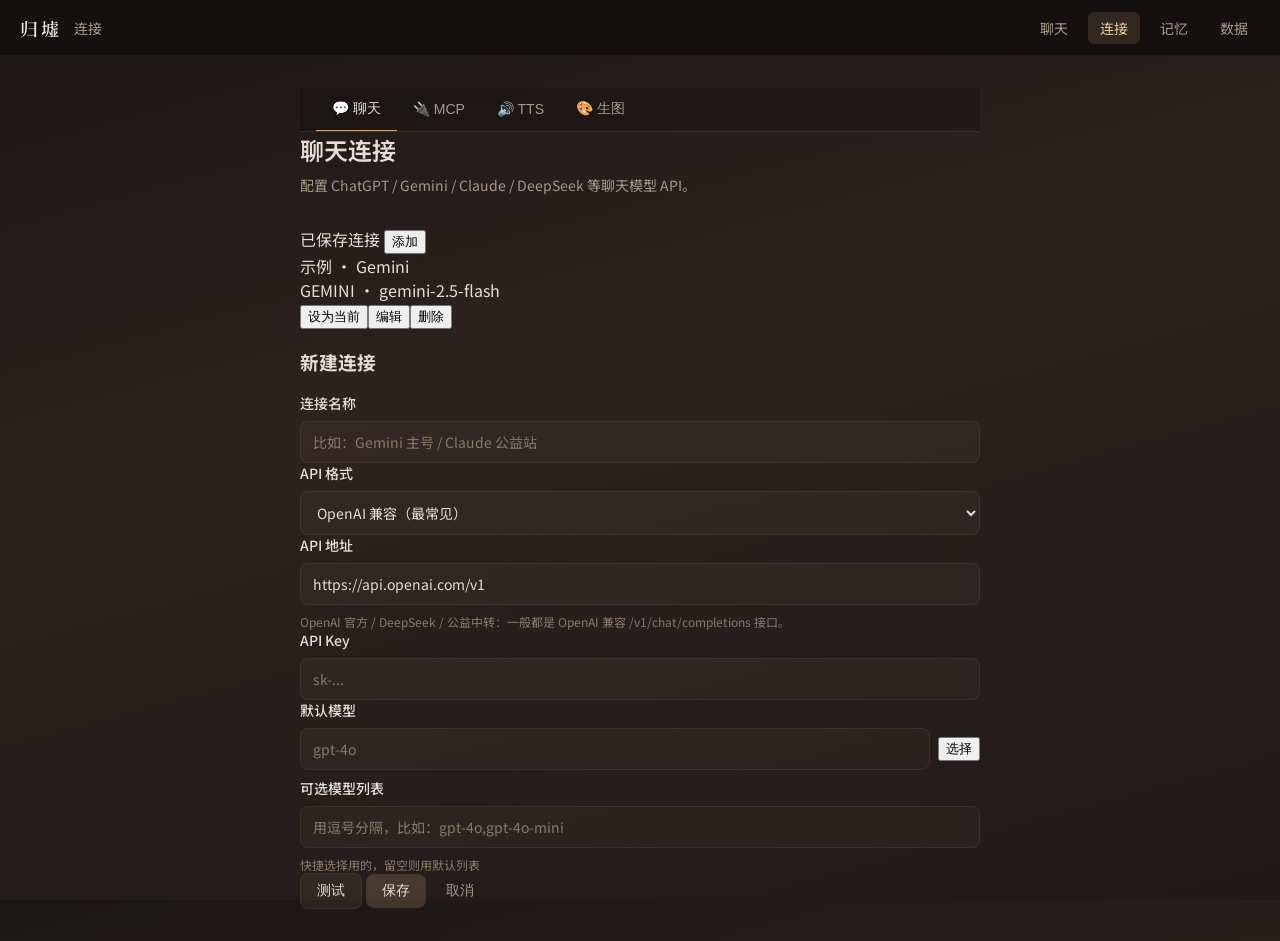
==== connections.html @ 56b90e28 "Add files via upload" ====
<!DOCTYPE html>
<html lang="zh-CN">
<head>
  <meta charset="UTF-8">
  <meta name="viewport" content="width=device-width, initial-scale=1.0">
  <title>归墟 · 连接</title>
  <link rel="preconnect" href="https://fonts.googleapis.com">
  <link rel="preconnect" href="https://fonts.gstatic.com" crossorigin>
  <link href="https://fonts.googleapis.com/css2?family=Noto+Sans+SC:wght@300;400;500;600&family=Noto+Serif+SC:wght@400;600&display=swap" rel="stylesheet">
  <link rel="stylesheet" href="styles.css">
  <meta name="theme-color" content="#09090b">
</head>
<body>
  <header class="top-nav">
    <div class="top-nav-left">
      <span class="app-logo">归墟</span>
      <span class="top-nav-page">连接</span>
    </div>
    <nav class="top-nav-links">
      <a href="index.html">聊天</a>
      <a href="connections.html" class="active">连接</a>
      <a href="memory.html">记忆</a>
      <a href="data.html">数据</a>
    </nav>
  </header>

  <div class="settings-page">
    <!-- Tabs 导航 -->
    <div class="conn-tabs">
      <button class="conn-tab active" data-tab="api">💬 聊天</button>
      <button class="conn-tab" data-tab="mcp">🔌 MCP</button>
      <button class="conn-tab" data-tab="tts">🔊 TTS</button>
      <button class="conn-tab" data-tab="imagegen">🎨 生图</button>
    </div>

    <!-- ========== Tab: 聊天连接 ========== -->
    <div id="tab-api" class="tab-panel active">
      <header class="settings-header">
        <h1>聊天连接</h1>
        <p>配置 ChatGPT / Gemini / Claude / DeepSeek 等聊天模型 API。</p>
      </header>

      <section class="settings-body">
        <div class="connections-layout">
          <div class="connections-list-block">
            <div class="side-section-header">
              <span>已保存连接</span>
              <button id="addConnectionButton" class="small-button">添加</button>
            </div>
            <div id="connectionList" class="list-container empty-hint">
              <div class="empty-text">还没有连接，先添加一个吧。</div>
            </div>
          </div>

          <div class="connections-editor-block">
            <div id="connectionEditor" class="editor-panel hidden">
              <h3 id="connectionEditorTitle">新建连接</h3>
              <label class="field">
                <span>连接名称</span>
                <input id="connNameInput" type="text" placeholder="比如：Gemini 主号 / Claude 公益站">
              </label>
              <label class="field">
                <span>API 格式</span>
                <select id="connProviderInput">
                  <option value="openai">OpenAI 兼容（最常见）</option>
                  <option value="gemini">Google Gemini</option>
                  <option value="anthropic">Anthropic Claude</option>
                  <option value="deepseek">DeepSeek（官方）</option>
                </select>
              </label>
              <label class="field">
                <span>API 地址</span>
                <input id="connBaseUrlInput" type="text" placeholder="https://api.openai.com/v1">
                <p class="field-hint" id="connBaseUrlHint"></p>
              </label>
              <label class="field">
                <span>API Key</span>
                <input id="connApiKeyInput" type="password" placeholder="sk-...">
              </label>
              <label class="field">
                <span>默认模型</span>
                <div style="display: flex; gap: 8px; align-items: center;">
                  <input id="connDefaultModelInput" type="text" placeholder="gpt-4o" style="flex:1;">
                  <button type="button" id="openModelPickerButton" class="small-button">选择</button>
                </div>
                <p class="field-hint" id="connModelHint"></p>
              </label>
              <label class="field">
                <span>可选模型列表</span>
                <input id="connModelListInput" type="text" placeholder="用逗号分隔，比如：gpt-4o,gpt-4o-mini">
                <p class="field-hint">快捷选择用的，留空则用默认列表</p>
              </label>
              <div class="editor-actions">
                <button id="testConnectionButton" class="secondary-button">测试</button>
                <button id="saveConnectionButton" class="primary-button">保存</button>
                <button id="cancelConnectionEditButton" class="ghost-button">取消</button>
              </div>
              <div id="connectionTestResult" class="test-result hidden"></div>
            </div>
          </div>
        </div>
      </section>
    </div>

    <!-- ========== Tab: MCP 服务器 ========== -->
    <div id="tab-mcp" class="tab-panel">
      <header class="settings-header">
        <h1>MCP 服务器</h1>
        <p>连接 MCP (Model Context Protocol) 服务器，扩展 AI 能力。</p>
      </header>

      <section class="settings-body">
        <div class="side-section-header" style="margin-bottom: 1rem;">
          <span>已配置服务器</span>
          <button id="addMcpButton" class="small-button">添加</button>
        </div>
        <div id="mcpServerList" class="list-container">
          <div class="empty-text">还没有 MCP 服务器。</div>
        </div>

        <div id="mcpEditor" class="editor-panel hidden" style="margin-top: 1rem;">
          <h3 id="mcpEditorTitle">添加 MCP 服务器</h3>
          <label class="field">
            <span>名称</span>
            <input id="mcpNameInput" type="text" placeholder="比如：记忆服务器">
          </label>
          <label class="field">
            <span>SSE 地址</span>
            <input id="mcpUrlInput" type="text" placeholder="https://your-server.com/sse">
            <p class="field-hint">MCP 服务器的 SSE 端点地址</p>
          </label>
          <label class="field">
            <span>Token（可选）</span>
            <input id="mcpTokenInput" type="password" placeholder="访问令牌">
          </label>
          <div class="editor-actions">
            <button id="testMcpButton" class="secondary-button">测试</button>
            <button id="saveMcpButton" class="primary-button">保存</button>
            <button id="cancelMcpButton" class="secondary-button">取消</button>
            <button id="deleteMcpButton" class="danger-button hidden">删除</button>
          </div>
        </div>
      </section>
    </div>

    <!-- ========== Tab: TTS 语音 ========== -->
    <div id="tab-tts" class="tab-panel">
      <header class="settings-header">
        <h1>TTS 语音合成</h1>
        <p>配置后，AI 回复旁边会出现播放按钮，让 AI 用语音说话。</p>
      </header>

      <section class="settings-body">
        <label class="field">
          <span>API 类型</span>
          <select id="ttsTypeSelect">
            <option value="">-- 选择类型 --</option>
            <option value="openai">OpenAI TTS</option>
            <option value="edge">Edge TTS（免费）</option>
            <option value="fish">Fish Audio</option>
          </select>
        </label>

        <div id="ttsConfigFields" class="hidden">
          <label class="field">
            <span>API 地址</span>
            <input id="ttsUrlInput" type="text" placeholder="https://api.openai.com/v1">
            <p class="field-hint" id="ttsUrlHint"></p>
          </label>
          <label class="field">
            <span>API Key</span>
            <input id="ttsKeyInput" type="password" placeholder="sk-...">
          </label>
          <label class="field">
            <span>模型</span>
            <input id="ttsModelInput" type="text" placeholder="tts-1">
            <p class="field-hint" id="ttsModelHint"></p>
          </label>
          <label class="field">
            <span>声音</span>
            <select id="ttsVoiceSelect">
              <option value="">-- 快捷选择 --</option>
            </select>
            <input id="ttsVoiceInput" type="text" placeholder="alloy" style="margin-top: 8px;">
            <p class="field-hint" id="ttsVoiceHint"></p>
          </label>
        </div>

        <div class="editor-actions" style="margin-top: 1rem;">
          <button id="saveTtsButton" class="primary-button">保存配置</button>
          <button id="testTtsButton" class="secondary-button">测试</button>
          <button id="clearTtsButton" class="danger-button">清除</button>
        </div>
      </section>
    </div>

    <!-- ========== Tab: 生图模型 ========== -->
    <div id="tab-imagegen" class="tab-panel">
      <header class="settings-header">
        <h1>生图模型</h1>
        <p>配置生图 API 后，AI 可以调用这些服务生成图片。</p>
      </header>

      <section class="settings-body">
        <div class="side-section-header" style="margin-bottom: 1rem;">
          <span>已配置模型</span>
          <button id="addImageGenButton" class="small-button">添加</button>
        </div>
        <div id="imageGenList" class="list-container">
          <div class="empty-text">还没有生图模型，点击上方"添加"按钮。</div>
        </div>

        <div id="imageGenEditor" class="editor-panel hidden" style="margin-top: 1rem;">
          <h3 id="imageGenEditorTitle">添加生图模型</h3>
          <label class="field">
            <span>名称</span>
            <input id="imageGenNameInput" type="text" placeholder="比如：Flux Pro、Gemini Imagen">
          </label>
          <label class="field">
            <span>API 类型</span>
            <select id="imageGenTypeSelect">
              <option value="openai">OpenAI 兼容（GPT、Flux、硅基流动等）</option>
              <option value="gemini-imagen">Gemini Imagen</option>
              <option value="gemini-native">Gemini 原生生图</option>
              <option value="bfl">BFL / Flux（flux-pro-1.1 等）</option>
            </select>
          </label>
          <label class="field">
            <span>API 地址</span>
            <input id="imageGenUrlInput" type="text" placeholder="https://api.openai.com/v1">
            <p class="field-hint" id="imageGenUrlHint"></p>
          </label>
          <label class="field">
            <span>API Key</span>
            <input id="imageGenKeyInput" type="password" placeholder="sk-...">
          </label>
          <label class="field">
            <span>模型</span>
            <select id="imageGenModelSelect" style="margin-bottom:8px;">
              <option value="">-- 快捷选择模型 --</option>
              <optgroup label="OpenAI 兼容">
                <option value="gpt-image-1">GPT Image 1</option>
                <option value="dall-e-3">DALL-E 3</option>
                <option value="flux-pro-1.1-ultra">Flux Pro 1.1 Ultra</option>
                <option value="flux-pro-1.1">Flux Pro 1.1</option>
              </optgroup>
              <optgroup label="Gemini 原生（Nano Banana）">
                <option value="gemini-3.1-flash-image-preview">Nano Banana 2 (3.1 Flash)</option>
                <option value="gemini-3-pro-image-preview">Nano Banana Pro (3 Pro)</option>
                <option value="gemini-2.5-flash-image">Nano Banana (2.5 Flash)</option>
              </optgroup>
              <optgroup label="BFL Flux">
                <option value="flux-pro-1.1">Flux Pro 1.1</option>
                <option value="flux-pro-1.1-ultra">Flux Pro 1.1 Ultra</option>
                <option value="flux-dev">Flux Dev</option>
              </optgroup>
            </select>
            <input id="imageGenModelInput" type="text" placeholder="模型名称">
            <p class="field-hint" id="imageGenModelHint"></p>
          </label>
          <label class="field">
            <span>尺寸（可选）</span>
            <input id="imageGenSizeInput" type="text" placeholder="1024x1024">
            <p class="field-hint">格式：宽x高，留空使用默认</p>
          </label>
          <div class="editor-actions">
            <button id="saveImageGenButton" class="primary-button">保存</button>
            <button id="testImageGenButton" class="secondary-button">测试</button>
            <button id="cancelImageGenButton" class="secondary-button">取消</button>
            <button id="deleteImageGenButton" class="danger-button hidden">删除</button>
          </div>
          <div id="imageGenTestResult" class="test-result hidden"></div>
        </div>
      </section>
    </div>
  </div>

  <!-- 模型选择弹窗 -->
  <div id="modelPickerOverlay" class="modal-overlay hidden">
    <div class="modal-box" style="max-width: 480px;">
      <div class="modal-header">
        <h3>选择模型</h3>
        <button type="button" id="closeModelPickerButton" class="ghost-button small">✕</button>
      </div>
      <div class="modal-body" style="max-height: 60vh; overflow-y: auto;">
        <div class="field">
          <span>常用模型</span>
          <div class="model-picker-list">
            <button type="button" class="model-chip" data-model="gpt-5.4">gpt-5.4</button>
            <button type="button" class="model-chip" data-model="gpt-5.4-mini">gpt-5.4-mini</button>
            <button type="button" class="model-chip" data-model="gpt-4.1">gpt-4.1</button>
            <button type="button" class="model-chip" data-model="gpt-4.1-mini">gpt-4.1-mini</button>
            <button type="button" class="model-chip" data-model="claude-opus-4-7">claude-opus-4-7</button>
            <button type="button" class="model-chip" data-model="claude-opus-4-6">claude-opus-4-6</button>
            <button type="button" class="model-chip" data-model="claude-sonnet-4-6">claude-sonnet-4-6</button>
            <button type="button" class="model-chip" data-model="claude-haiku-4-5-20251001">claude-haiku-4-5</button>
            <button type="button" class="model-chip" data-model="gemini-3.1-pro-preview">gemini-3.1-pro</button>
            <button type="button" class="model-chip" data-model="gemini-3-flash-preview">gemini-3-flash</button>
            <button type="button" class="model-chip" data-model="gemini-2.5-flash">gemini-2.5-flash</button>
            <button type="button" class="model-chip" data-model="deepseek-chat">deepseek-chat</button>
            <button type="button" class="model-chip" data-model="deepseek-reasoner">deepseek-reasoner</button>
          </div>
        </div>
        <div class="field">
          <span>你填写的可选模型</span>
          <div id="modelPickerCustomList" class="model-picker-list">
            <div class="empty-text small">（你还没填"可选模型列表"）</div>
          </div>
        </div>
        <small class="field-hint">如果列表里没有你要的，就关闭弹窗，在"默认模型"输入框里手动写。</small>
      </div>
      <div class="modal-footer">
        <button type="button" id="modelPickerCancelButton" class="ghost-button">取消</button>
        <button type="button" id="modelPickerConfirmButton" class="primary-button">确定</button>
      </div>
    </div>
  </div>

  <script src="state.js"></script>
  <script src="connections.js"></script>
  <script src="mcp.js"></script>
  <script src="tts.js"></script>
  <script src="imagegen.js"></script>
  <script>
    // Tabs 切换逻辑
    document.querySelectorAll('.conn-tab').forEach(tab => {
      tab.addEventListener('click', () => {
        document.querySelectorAll('.conn-tab').forEach(t => t.classList.remove('active'));
        document.querySelectorAll('.tab-panel').forEach(p => p.classList.remove('active'));
        tab.classList.add('active');
        document.getElementById('tab-' + tab.dataset.tab).classList.add('active');
        localStorage.setItem('connActiveTab', tab.dataset.tab);
      });
    });
    // 恢复上次选中的tab
    const savedTab = localStorage.getItem('connActiveTab');
    if (savedTab) {
      const tab = document.querySelector(`.conn-tab[data-tab="${savedTab}"]`);
      if (tab) tab.click();
    }
  </script>
</body>
</html>
---- styles.css ----
@import url("https://fonts.googleapis.com/css2?family=Noto+Sans+SC:wght@300;400;500;600&family=Noto+Serif+SC:wght@400;600&display=swap");
* {
  box-sizing: border-box;
}

html, body {
  margin: 0;
  padding: 0;
  height: 100%;
  width: 100%;
  font-family: "Noto Sans SC", system-ui, -apple-system, BlinkMacSystemFont, sans-serif;
  background: linear-gradient(165deg, #1a1614 0%, #2d2220 40%, #1f1a18 100%);
  color: #e8ddd4;
}

/* ========== 新布局：侧边栏 + 主区域 ========== */
body.app-layout {
  display: flex;
  overflow: hidden;
}

/* 侧边栏 */
.sidebar {
  width: 280px;
  min-width: 280px;
  height: 100vh;
  background: #141010;
  border-right: 1px solid rgba(180,140,100,0.1);
  display: flex;
  flex-direction: column;
  transition: transform 0.25s ease, opacity 0.25s ease;
}

.sidebar.collapsed {
  transform: translateX(-100%);
  position: absolute;
  opacity: 0;
  pointer-events: none;
}

.sidebar-header {
  padding: 16px;
  display: flex;
  align-items: center;
  justify-content: space-between;
  border-bottom: 1px solid rgba(180,140,100,0.08);
  background: rgba(12,9,7,0.5);
}

.app-logo {
  font-family: "Noto Serif SC", Georgia, serif;
  letter-spacing: 3px;
  font-size: 18px;
  font-weight: 600;
  color: #f0e6da;
}

.icon-btn {
  width: 32px;
  height: 32px;
  border: none;
  background: transparent;
  color: #a89888;
  font-size: 16px;
  cursor: pointer;
  border-radius: 6px;
  display: flex;
  align-items: center;
  justify-content: center;
  transition: all 0.15s;
}

.icon-btn:hover {
  background: rgba(180,140,100,0.1);
  color: #f0e6da;
}

.new-chat-btn {
  margin: 12px 16px;
  padding: 10px 16px;
  background: rgba(212, 165, 116, 0.15);
  border: 1px solid rgba(212, 165, 116, 0.25);
  color: #d4a574;
  border: none;
  border-radius: 8px;
  font-size: 14px;
  font-weight: 500;
  cursor: pointer;
  transition: all 0.2s;
}

.new-chat-btn:hover {
  transform: translateY(-1px);
  box-shadow: 0 4px 12px rgba(212, 165, 116, 0.4);
}

.sidebar-search {
  padding: 0 12px 12px;
}

.sidebar-search input {
  width: 100%;
  padding: 8px 12px;
  background: rgba(180,140,100,0.06);
  border: 1px solid rgba(180,140,100,0.1);
  border-radius: 6px;
  color: #e8ddd4;
  font-size: 13px;
}

.sidebar-search input::placeholder {
  color: #8a7968;
}

.sidebar-search input:focus {
  outline: none;
  border-color: #d4a574;
}

/* 聊天列表 */
.chat-list {
  flex: 1;
  overflow-y: auto;
  padding: 4px 8px;
}

.chat-item {
  display: flex;
  align-items: center;
  padding: 10px 12px;
  border-radius: 8px;
  cursor: pointer;
  transition: background 0.15s;
  margin-bottom: 2px;
  position: relative;
}

.chat-item:hover {
  background: rgba(180,140,100,0.08);
}

.chat-item.active {
  background: rgba(212, 165, 116, 0.15);
}

.chat-item-content {
  flex: 1;
  min-width: 0;
}

.chat-item-title {
  font-size: 14px;
  color: #e8ddd4;
  white-space: nowrap;
  overflow: hidden;
  text-overflow: ellipsis;
}

.chat-item-meta {
  font-size: 11px;
  color: #8a7968;
  margin-top: 2px;
}

.chat-item-actions {
  display: none;
  gap: 4px;
}

.chat-item:hover .chat-item-actions {
  display: flex;
}

.chat-item-btn {
  width: 24px;
  height: 24px;
  border: none;
  background: transparent;
  color: #a89888;
  font-size: 12px;
  cursor: pointer;
  border-radius: 4px;
  display: flex;
  align-items: center;
  justify-content: center;
}

.chat-item-btn:hover {
  background: rgba(180,140,100,0.12);
  color: #f0e6da;
}

.chat-item-btn.delete:hover {
  background: rgba(239, 68, 68, 0.2);
  color: #ef4444;
}

/* 侧边栏底部导航 */
.sidebar-footer {
  padding: 12px;
  border-top: 1px solid rgba(180,140,100,0.08);
  background: rgba(12,9,7,0.3);
  display: flex;
  justify-content: space-around;
}

.sidebar-nav-item {
  display: flex;
  flex-direction: column;
  align-items: center;
  gap: 4px;
  padding: 8px 12px;
  border-radius: 8px;
  text-decoration: none;
  color: #a89888;
  font-size: 12px;
  transition: all 0.15s;
}

.sidebar-nav-item:hover {
  background: rgba(180,140,100,0.08);
  color: #f0e6da;
}

.sidebar-nav-item .nav-icon {
  color: #d4a574;
  font-size: 18px;
}

/* 主区域 */
.main-area {
  flex: 1;
  display: flex;
  flex-direction: column;
  height: 100vh;
  min-width: 0;
  background: linear-gradient(165deg, #1a1614 0%, #2d2220 40%, #1f1a18 100%);
}

/* 聊天头部 */
.chat-header {
  height: 56px;
  padding: 0 16px;
  display: flex;
  align-items: center;
  gap: 12px;
  border-bottom: 1px solid rgba(180,140,100,0.08);
  background: rgba(20, 16, 13, 0.85);
  backdrop-filter: blur(8px);
}

.hamburger {
  display: none;
}

.chat-header-info {
  flex: 1;
  min-width: 0;
  display: flex;
  align-items: center;
  gap: 10px;
}

.chat-title {
  font-size: 15px;
  font-weight: 500;
  color: #f0e6da;
  white-space: nowrap;
  overflow: hidden;
  text-overflow: ellipsis;
}

.connection-badge {
  font-size: 11px;
  padding: 3px 8px;
  background: rgba(212, 165, 116, 0.15);
  color: #e8c9a0;
  border-radius: 4px;
  white-space: nowrap;
}

.chat-header-actions {
  display: flex;
  gap: 8px;
}

/* 模型切换面板 */
.model-switch-panel {
  position: absolute;
  top: 56px;
  right: 16px;
  width: 280px;
  background: #2a2018;
  border: 1px solid rgba(180,140,100,0.12);
  border-radius: 12px;
  box-shadow: 0 8px 32px rgba(10,8,5,0.5);
  z-index: 100;
  padding: 16px;
}

.model-switch-panel.hidden {
  display: none;
}

.model-switch-content label {
  display: block;
  font-size: 12px;
  color: #a89888;
  margin-bottom: 6px;
  margin-top: 12px;
}

.model-switch-content label:first-child {
  margin-top: 0;
}

.model-switch-content select,
.model-switch-content input {
  width: 100%;
  padding: 8px 10px;
  background: rgba(180,140,100,0.06);
  border: 1px solid rgba(180,140,100,0.12);
  border-radius: 6px;
  color: #e8ddd4;
  font-size: 13px;
}

.model-switch-content select:focus,
.model-switch-content input:focus {
  outline: none;
  border-color: #d4a574;
}

.model-switch-actions {
  margin-top: 16px;
  display: flex;
  justify-content: flex-end;
}

/* 消息区域 */
.messages-container {
  flex: 1;
  overflow-y: auto;
  padding: 20px;
  display: flex;
  flex-direction: column;
}

.empty-state {
  flex: 1;
  display: flex;
  flex-direction: column;
  align-items: center;
  justify-content: center;
  color: #8a7968;
  text-align: center;
}

.empty-icon {
  font-size: 48px;
  margin-bottom: 16px;
}

.empty-state h2 {
  font-size: 20px;
  font-weight: 500;
  color: #e8ddd4;
  margin: 0 0 8px;
}

.empty-state p {
  margin: 0;
  font-size: 14px;
}

/* 消息气泡 */
.message {
  max-width: 720px;
  margin: 0 auto 16px;
  width: 100%;
}

.message-bubble {
  padding: 12px 16px;
  border-radius: 12px;
  font-size: 14px;
  line-height: 1.6;
  position: relative;
}

.message.user .message-bubble {
  background: rgba(212, 165, 116, 0.15);
  color: #e8ddd4;
  border: 1px solid rgba(212, 165, 116, 0.2);
  margin-left: auto;
  max-width: 80%;
  border-bottom-right-radius: 4px;
}

.message.assistant .message-bubble {
  background: rgba(180,140,100,0.06);
  color: #e8ddd4;
  border: 1px solid rgba(180,140,100,0.1);
  border-bottom-left-radius: 4px;
}

.message-meta {
  display: flex;
  align-items: center;
  gap: 8px;
  margin-top: 6px;
  font-size: 11px;
  color: #8a7968;
}

.message.user .message-meta {
  justify-content: flex-end;
}

.message-actions {
  display: none;
  gap: 4px;
}

.message:hover .message-actions {
  display: flex;
}

.message-action-btn {
  padding: 2px 6px;
  background: rgba(180,140,100,0.06);
  border: none;
  border-radius: 4px;
  color: #a89888;
  font-size: 11px;
  cursor: pointer;
}

.message-action-btn:hover {
  background: rgba(180,140,100,0.12);
  color: #f0e6da;
}

/* 消息内容格式化 */
.message-bubble p {
  margin: 0 0 12px;
}

.message-bubble p:last-child {
  margin-bottom: 0;
}

.message-bubble pre {
  background: rgba(10,8,5,0.4);
  padding: 12px;
  border-radius: 8px;
  overflow-x: auto;
  margin: 12px 0;
}

.message-bubble code {
  font-family: "SF Mono", "Fira Code", monospace;
  font-size: 13px;
}

.message-bubble ul, .message-bubble ol {
  margin: 8px 0;
  padding-left: 20px;
}

/* 编辑模式 */
.edit-textarea {
  width: 100%;
  min-height: 80px;
  padding: 10px;
  background: rgba(0,0,0,0.2);
  border: 1px solid #d4a574;
  border-radius: 8px;
  color: #e8ddd4;
  font-size: 14px;
  font-family: inherit;
  resize: vertical;
}

.edit-actions {
  display: flex;
  gap: 8px;
  margin-top: 8px;
  justify-content: flex-end;
}

/* 输入区域 */
.input-area {
  padding: 16px 20px 20px;
  background: linear-gradient(to top, #1a1614 0%, transparent 100%);
}

.input-wrapper {
  max-width: 720px;
  margin: 0 auto;
  display: flex;
  align-items: flex-end;
  gap: 10px;
  background: rgba(180,140,100,0.06);
  border: 1px solid rgba(180,140,100,0.12);
  border-radius: 16px;
  padding: 8px 12px;
  transition: border-color 0.2s;
}

.input-wrapper:focus-within {
  border-color: #d4a574;
}

.input-wrapper textarea {
  flex: 1;
  background: transparent;
  border: none;
  color: #e8ddd4;
  font-size: 14px;
  font-family: inherit;
  resize: none;
  max-height: 150px;
  line-height: 1.5;
}

.input-wrapper textarea::placeholder {
  color: #8a7968;
}

.input-wrapper textarea:focus {
  outline: none;
}

.send-btn {
  width: 36px;
  height: 36px;
  border: none;
  background: rgba(212, 165, 116, 0.2); border: 1px solid rgba(212, 165, 116, 0.3);
  color: #d4a574;
  border-radius: 10px;
  font-size: 16px;
  cursor: pointer;
  display: flex;
  align-items: center;
  justify-content: center;
  transition: all 0.2s;
}

.send-btn:hover {
  transform: scale(1.05);
}

.send-btn:disabled {
  opacity: 0.5;
  cursor: not-allowed;
  transform: none;
}

.status-bar {
  max-width: 720px;
  margin: 8px auto 0;
  font-size: 12px;
  color: #8a7968;
  text-align: center;
  min-height: 18px;
}

/* ========== 弹窗通用 ========== */
.modal-overlay {
  position: fixed;
  inset: 0;
  background: rgba(10,8,5,0.75);
  display: flex;
  align-items: center;
  justify-content: center;
  z-index: 1000;
  backdrop-filter: blur(4px);
}

.modal-overlay.hidden {
  display: none;
}

.modal-panel {
  background: #2a2018;
  border: 1px solid rgba(180,140,100,0.12);
  border-radius: 16px;
  width: 90%;
  max-width: 480px;
  max-height: 90vh;
  overflow: hidden;
  display: flex;
  flex-direction: column;
}

.modal-panel.small {
  max-width: 360px;
}

.modal-header {
  padding: 16px 20px;
  border-bottom: 1px solid rgba(180,140,100,0.08);
  display: flex;
  align-items: center;
  justify-content: space-between;
  font-weight: 500;
}

.modal-body {
  padding: 20px;
  overflow-y: auto;
}

.modal-body input {
  width: 100%;
  padding: 10px 12px;
  background: rgba(180,140,100,0.06);
  border: 1px solid rgba(180,140,100,0.12);
  border-radius: 8px;
  color: #e8ddd4;
  font-size: 14px;
}

.modal-body input:focus {
  outline: none;
  border-color: #d4a574;
}

.modal-footer {
  padding: 16px 20px;
  border-top: 1px solid rgba(180,140,100,0.08);
  display: flex;
  justify-content: flex-end;
  gap: 10px;
}

/* ========== 按钮 ========== */
.primary-button {
  padding: 8px 16px;
  background: rgba(212, 165, 116, 0.2); border: 1px solid rgba(212, 165, 116, 0.3);
  color: #f0e6da;
  border: none;
  border-radius: 8px;
  font-size: 14px;
  font-weight: 500;
  cursor: pointer;
  transition: all 0.2s;
}

.primary-button:hover {
  transform: translateY(-1px);
  box-shadow: 0 4px 12px rgba(212, 165, 116, 0.2);
}

.primary-button:disabled {
  opacity: 0.5;
  cursor: not-allowed;
  transform: none;
}

.secondary-button {
  padding: 8px 16px;
  background: rgba(180,140,100,0.1);
  color: #e8ddd4;
  border: 1px solid rgba(180,140,100,0.12);
  border-radius: 8px;
  font-size: 14px;
  cursor: pointer;
  transition: all 0.15s;
}

.secondary-button:hover {
  background: rgba(180,140,100,0.15);
}

.ghost-button {
  padding: 8px 16px;
  background: transparent;
  color: #a89888;
  border: none;
  border-radius: 8px;
  font-size: 14px;
  cursor: pointer;
  transition: all 0.15s;
}

.ghost-button:hover {
  background: rgba(180,140,100,0.08);
  color: #e8ddd4;
}

.danger-button {
  padding: 8px 16px;
  background: rgba(239, 68, 68, 0.15);
  color: #ef4444;
  border: 1px solid rgba(239, 68, 68, 0.3);
  border-radius: 8px;
  font-size: 14px;
  cursor: pointer;
}

.danger-button:hover {
  background: rgba(239, 68, 68, 0.25);
}

/* ========== 设置页面通用 ========== */
.top-nav {
  height: 56px;
  padding: 0 20px;
  display: flex;
  align-items: center;
  justify-content: space-between;
  border-bottom: 1px solid rgba(180,140,100,0.08);
  background: #141010;
}

.top-nav-left {
  display: flex;
  align-items: center;
  gap: 12px;
}

.top-nav-page {
  font-size: 14px;
  color: #a89888;
}

.top-nav-links {
  display: flex;
  gap: 8px;
}

.top-nav-links a {
  padding: 6px 12px;
  color: #a89888;
  text-decoration: none;
  font-size: 14px;
  border-radius: 6px;
  transition: all 0.15s;
}

.top-nav-links a:hover {
  background: rgba(180,140,100,0.08);
  color: #f0e6da;
}

.top-nav-links a.active {
  background: rgba(212, 165, 116, 0.15);
  color: #e8c9a0;
}

.settings-page {
  max-width: 720px;
  margin: 0 auto;
  padding: 32px 20px;
}

.settings-header {
  margin-bottom: 32px;
}

.settings-header h1 {
  font-size: 24px;
  font-weight: 600;
  margin: 0 0 8px;
}

.settings-header p {
  color: #a89888;
  margin: 0;
  font-size: 14px;
}

.settings-body {
  display: flex;
  flex-direction: column;
  gap: 24px;
}

.settings-body.narrow {
  max-width: 480px;
}

.field {
  display: flex;
  flex-direction: column;
  gap: 8px;
}

.field > span {
  font-size: 14px;
  font-weight: 500;
}

.field-hint {
  font-size: 12px;
  color: #8a7968;
  margin: 0;
}

.field input[type="text"],
.field input[type="email"],
.field input[type="password"],
.field textarea,
.field select {
  padding: 10px 12px;
  background: rgba(180,140,100,0.06);
  border: 1px solid rgba(180,140,100,0.12);
  border-radius: 8px;
  color: #e8ddd4;
  font-size: 14px;
  font-family: inherit;
}

.field input:focus,
.field textarea:focus,
.field select:focus {
  outline: none;
  border-color: #d4a574;
}

.field input::placeholder,
.field textarea::placeholder {
  color: #8a7968;
}

.settings-separator {
  border: none;
  border-top: 1px solid rgba(180,140,100,0.08);
  margin: 8px 0;
}

/* ========== 连接页面 ========== */
.connection-grid {
  display: grid;
  grid-template-columns: repeat(auto-fill, minmax(280px, 1fr));
  gap: 16px;
}

.connection-card {
  background: rgba(180,140,100,0.04);
  border: 1px solid rgba(180,140,100,0.1);
  border-radius: 12px;
  padding: 16px;
  cursor: pointer;
  transition: all 0.2s;
}

.connection-card:hover {
  background: rgba(180,140,100,0.06);
  border-color: rgba(180,140,100,0.15);
}

.connection-card.active {
  border-color: #d4a574;
  background: rgba(212, 165, 116, 0.08);
}

.connection-card-header {
  display: flex;
  align-items: center;
  justify-content: space-between;
  margin-bottom: 8px;
}

.connection-card-name {
  font-weight: 500;
  font-size: 15px;
}

.connection-card-badge {
  font-size: 11px;
  padding: 2px 6px;
  background: rgba(212, 165, 116, 0.15);
  color: #e8c9a0;
  border-radius: 4px;
}

.connection-card-model {
  font-size: 13px;
  color: #a89888;
  margin-bottom: 12px;
}

.connection-card-actions {
  display: flex;
  gap: 8px;
}

/* ========== 记忆页面 ========== */
.memory-items-list {
  display: flex;
  flex-direction: column;
  gap: 8px;
}

.memory-item {
  display: flex;
  align-items: flex-start;
  gap: 10px;
  padding: 12px;
  background: rgba(180,140,100,0.04);
  border: 1px solid rgba(180,140,100,0.1);
  border-radius: 8px;
}

.memory-item-toggle {
  width: 20px;
  height: 20px;
  border: none;
  background: transparent;
  color: #c8964a;
  font-size: 14px;
  cursor: pointer;
  flex-shrink: 0;
  margin-top: 2px;
}

.memory-item-toggle.disabled {
  color: #8a7968;
}

.memory-item-content {
  flex: 1;
  font-size: 14px;
  line-height: 1.5;
  color: #e8ddd4;
  min-width: 0;
  word-break: break-word;
}

.memory-item-actions {
  display: flex;
  gap: 4px;
  flex-shrink: 0;
}

/* ========== 数据页面云同步 ========== */
.auth-tabs {
  display: flex;
  gap: 0;
  margin-bottom: 12px;
  border-bottom: 1px solid rgba(55, 65, 81, 0.6);
}

.auth-tab {
  padding: 8px 16px;
  background: transparent;
  border: none;
  color: #a89888;
  cursor: pointer;
  font-size: 14px;
  border-bottom: 2px solid transparent;
  margin-bottom: -1px;
}

.auth-tab.active {
  color: #e8ddd4;
  border-bottom-color: #d4a574;
}

.auth-tab:hover {
  color: #e8ddd4;
}

.auth-form {
  display: flex;
  flex-direction: column;
  gap: 10px;
}

.auth-message {
  padding: 8px 12px;
  border-radius: 6px;
  font-size: 13px;
  margin-top: 8px;
  display: none;
}

.auth-message.error {
  background: rgba(239, 68, 68, 0.15);
  border: 1px solid rgba(239, 68, 68, 0.3);
  color: #fca5a5;
}

.auth-message.success {
  background: rgba(16, 185, 129, 0.15);
  border: 1px solid rgba(16, 185, 129, 0.3);
  color: #e8c9a0;
}

.sync-status-row {
  display: flex;
  align-items: center;
  gap: 10px;
  margin-bottom: 8px;
}

.sync-user {
  font-size: 14px;
  color: #e8ddd4;
}

.sync-indicator {
  font-size: 12px;
  color: #8a7968;
}

.sync-indicator.syncing {
  color: #fbbf24;
  animation: pulse 1s infinite;
}

.sync-indicator.success {
  color: #c8964a;
}

.sync-indicator.error {
  color: #ef4444;
}

@keyframes pulse {
  0%, 100% { opacity: 1; }
  50% { opacity: 0.5; }
}

/* ========== 上下文限制 ========== */
.context-limit-controls {
  display: flex;
  flex-direction: column;
  gap: 12px;
  margin-top: 8px;
}

.context-slider-row {
  display: flex;
  align-items: center;
  gap: 12px;
}

.context-slider-row input[type="range"] {
  flex: 1;
}

.context-slider-value {
  min-width: 60px;
  text-align: right;
  font-size: 14px;
  color: #e8c9a0;
}

/* ========== 模型选择器 ========== */
.model-picker-list {
  display: flex;
  flex-wrap: wrap;
  gap: 8px;
}

.model-chip {
  padding: 6px 12px;
  background: rgba(180,140,100,0.06);
  border: 1px solid rgba(180,140,100,0.12);
  border-radius: 6px;
  color: #e8ddd4;
  font-size: 13px;
  cursor: pointer;
  transition: all 0.15s;
}

.model-chip:hover {
  background: rgba(212, 165, 116, 0.15);
  border-color: #d4a574;
}

.model-chip.selected {
  background: rgba(212, 165, 116, 0.2);
  border-color: #d4a574;
  color: #e8c9a0;
}

.empty-text {
  color: #8a7968;
  font-size: 14px;
}

.empty-text.small {
  font-size: 12px;
}

/* ========== 响应式 ========== */
@media (max-width: 768px) {
  .sidebar {
    position: fixed;
    left: 0;
    top: 0;
    z-index: 200;
    transform: translateX(-100%);
  }
  
  .sidebar.open {
    transform: translateX(0);
  }
  
  .hamburger {
    display: flex;
  }
  
  .main-area {
    width: 100%;
  }
  
  .model-switch-panel {
    right: 8px;
    left: 8px;
    width: auto;
  }
  
  .message.user .message-bubble {
    max-width: 90%;
  }
  
  .top-nav {
    padding: 0 12px;
  }
  
  .top-nav-links {
    gap: 4px;
  }
  
  .top-nav-links a {
    padding: 6px 8px;
    font-size: 13px;
  }
  
  .settings-page {
    padding: 20px 16px;
  }
}

/* 侧边栏遮罩 */
.sidebar-backdrop {
  position: fixed;
  inset: 0;
  background: rgba(10,8,5,0.5);
  z-index: 199;
  display: none;
}

.sidebar-backdrop.show {
  display: block;
}

/* ========== 滚动条 ========== */
::-webkit-scrollbar {
  width: 6px;
  height: 6px;
}

::-webkit-scrollbar-track {
  background: transparent;
}

::-webkit-scrollbar-thumb {
  background: rgba(180,140,100,0.18);
  border-radius: 3px;
}

::-webkit-scrollbar-thumb:hover {
  background: rgba(180,140,100,0.25);
}

/* ========== 开关行样式 ========== */
.toggle-row {
  display: flex;
  align-items: center;
  gap: 10px;
  cursor: pointer;
  font-size: 14px;
}

.toggle-row input[type="checkbox"] {
  width: 18px;
  height: 18px;
  accent-color: #d4a574;
  cursor: pointer;
}

/* 自动提取的记忆标记 */
.memory-item.auto-extracted {
  border-left: 3px solid #d4a574;
}

.memory-auto-badge {
  font-size: 10px;
  padding: 1px 5px;
  background: rgba(212, 165, 116, 0.2);
  color: #e8c9a0;
  border-radius: 3px;
  margin-left: 6px;
}

/* ========== RAG 自然记忆样式 ========== */
.rag-memory {
  border-left: 3px solid #c8964a;
  display: grid;
  grid-template-columns: auto 1fr auto auto;
  gap: 8px;
  align-items: center;
}

.memory-strength {
  font-size: 10px;
  color: #c8964a;
  letter-spacing: -1px;
  cursor: help;
}

.memory-time {
  font-size: 11px;
  color: #7a6a58;
  white-space: nowrap;
}

/* ========== 记忆筛选栏 ========== */
.memory-filters {
  display: flex;
  flex-wrap: wrap;
  gap: 0.4rem;
  margin-bottom: 0.8rem;
  padding-bottom: 0.6rem;
  border-bottom: 1px solid var(--border);
}
.filter-chip {
  padding: 0.25rem 0.65rem;
  border-radius: 999px;
  border: 1px solid var(--border);
  background: transparent;
  color: var(--text-secondary);
  font-size: 12px;
  cursor: pointer;
  transition: all 0.2s;
}
.filter-chip:hover {
  border-color: var(--accent);
  color: var(--text-primary);
}
.filter-chip.active {
  background: var(--accent);
  border-color: var(--accent);
  color: #fff;
}

/* ========== 记忆类型标签 ========== */
.memory-type-tag {
  font-size: 11px;
  padding: 0.1rem 0.45rem;
  border-radius: 4px;
  background: rgba(200,150,74,0.15);
  color: #c8964a;
  white-space: nowrap;
  align-self: flex-start;
}
.memory-type-tag.feel {
  background: rgba(147,130,200,0.15);
  color: #9382c8;
}

/* ========== 钉选记忆 ========== */
.memory-item.server-memory.pinned {
  border-left: 2px solid #c8964a;
  background: rgba(200,150,74,0.04);
}

/* ========== 感受类型记忆 ========== */
.memory-item.server-memory.feel-type {
  border-left: 2px solid #9382c8;
  background: rgba(147,130,200,0.04);
}
.memory-item.server-memory.feel-type .memory-content {
  font-style: italic;
  color: var(--text-secondary);
}

/* 钉选按钮激活状态 */
.small-button.pinned {
  color: #c8964a;
}

/* ========== 图片上传区域 ========== */
.input-action-btn {
  background: transparent;
  border: none;
  font-size: 20px;
  cursor: pointer;
  padding: 6px 10px;
  opacity: 0.7;
  transition: opacity 0.2s;
}

.input-action-btn:hover {
  opacity: 1;
}

/* 更多选项容器 */
.input-more-container {
  position: relative;
}

/* 更多选项菜单 */
.more-options-menu {
  position: absolute;
  bottom: 100%;
  left: 0;
  margin-bottom: 8px;
  background: #2a2218;
  border: 1px solid #4a3e32;
  border-radius: 12px;
  padding: 8px 0;
  min-width: 160px;
  box-shadow: 0 4px 20px rgba(0,0,0,0.4);
  z-index: 100;
}

.more-options-menu.hidden {
  display: none;
}

.menu-option-item {
  display: flex;
  align-items: center;
  gap: 10px;
  width: 100%;
  padding: 10px 16px;
  background: transparent;
  border: none;
  color: #e8d5c4;
  font-size: 14px;
  cursor: pointer;
  text-align: left;
  transition: background 0.2s;
}

.menu-option-item:hover {
  background: #3a2e22;
}

.menu-icon {
  font-size: 18px;
  width: 24px;
  text-align: center;
}

.menu-status-text {
  margin-left: auto;
  font-size: 12px;
  color: #8a7a6a;
}

.status-dot {
  width: 6px;
  height: 6px;
  border-radius: 50%;
  margin-left: auto;
}

.status-dot.active {
  background: #c9a86c;
}

.menu-divider {
  height: 1px;
  background: #3a2e22;
  margin: 6px 0;
}

/* 思考面板 */
.thinking-panel {
  padding: 12px 16px;
  border-top: 1px solid #3a2e22;
}

.thinking-panel.hidden {
  display: none;
}

.thinking-toggle-row {
  display: flex;
  align-items: center;
  justify-content: space-between;
  font-size: 13px;
  color: #c9a86c;
}

.thinking-slider-row {
  display: flex;
  align-items: center;
  gap: 10px;
  margin-top: 12px;
  font-size: 12px;
  color: #8a7a6a;
}

.thinking-slider-row.hidden {
  display: none;
}

.thinking-slider-row input[type="range"] {
  flex: 1;
  height: 4px;
  -webkit-appearance: none;
  appearance: none;
  background: #3a2e22;
  border-radius: 2px;
  outline: none;
}

.thinking-slider-row input[type="range"]::-webkit-slider-thumb {
  -webkit-appearance: none;
  appearance: none;
  width: 14px;
  height: 14px;
  background: #c9a86c;
  border-radius: 50%;
  cursor: pointer;
}

/* 开关样式 */
.toggle-switch {
  position: relative;
  width: 40px;
  height: 22px;
}

.toggle-switch input {
  opacity: 0;
  width: 0;
  height: 0;
}

.toggle-slider {
  position: absolute;
  cursor: pointer;
  top: 0;
  left: 0;
  right: 0;
  bottom: 0;
  background: #3a2e22;
  border-radius: 22px;
  transition: 0.3s;
}

.toggle-slider:before {
  position: absolute;
  content: "";
  height: 16px;
  width: 16px;
  left: 3px;
  bottom: 3px;
  background: #8a7a6a;
  border-radius: 50%;
  transition: 0.3s;
}

.toggle-switch input:checked + .toggle-slider {
  background: #c9a86c;
}

.toggle-switch input:checked + .toggle-slider:before {
  transform: translateX(18px);
  background: #1a1410;
}

.image-preview-area {
  padding: 8px 12px;
  border-bottom: 1px solid #3a2e22;
}

.image-preview-list {
  display: flex;
  gap: 8px;
  flex-wrap: wrap;
}

.image-preview-item {
  position: relative;
  width: 60px;
  height: 60px;
  border-radius: 8px;
  overflow: hidden;
  border: 1px solid #4a3e32;
}

.image-preview-item img {
  width: 100%;
  height: 100%;
  object-fit: cover;
}

.image-preview-remove {
  position: absolute;
  top: -4px;
  right: -4px;
  width: 18px;
  height: 18px;
  background: #ef4444;
  border: none;
  border-radius: 50%;
  color: white;
  font-size: 12px;
  cursor: pointer;
  display: flex;
  align-items: center;
  justify-content: center;
  line-height: 1;
}

/* ========== Markdown 渲染样式 ========== */
.message-content {
  line-height: 1.6;
}

.message-content p {
  margin: 0 0 0.8em 0;
}

.message-content p:last-child {
  margin-bottom: 0;
}

.message-content pre {
  background: #2a2018;
  border-radius: 8px;
  padding: 12px;
  overflow-x: auto;
  margin: 0.8em 0;
}

.message-content code {
  font-family: 'Consolas', 'Monaco', monospace;
  font-size: 13px;
}

.message-content :not(pre) > code {
  background: rgba(255, 255, 255, 0.1);
  padding: 2px 6px;
  border-radius: 4px;
}

.message-content ul, .message-content ol {
  margin: 0.5em 0;
  padding-left: 1.5em;
}

.message-content li {
  margin: 0.3em 0;
}

.message-content blockquote {
  border-left: 3px solid #d4a574;
  margin: 0.8em 0;
  padding-left: 12px;
  color: #baa898;
}

.message-content table {
  border-collapse: collapse;
  margin: 0.8em 0;
  width: 100%;
}

.message-content th, .message-content td {
  border: 1px solid #4a3e32;
  padding: 8px 12px;
  text-align: left;
}

.message-content th {
  background: rgba(255, 255, 255, 0.05);
}

.message-content h1, .message-content h2, .message-content h3 {
  margin: 1em 0 0.5em 0;
}

.message-content h1 { font-size: 1.4em; }
.message-content h2 { font-size: 1.2em; }
.message-content h3 { font-size: 1.1em; }

.message-content a {
  color: #d4a574;
}

.message-content hr {
  border: none;
  border-top: 1px solid #4a3e32;
  margin: 1em 0;
}

/* 消息中的图片 */
.message-images {
  display: flex;
  gap: 8px;
  flex-wrap: wrap;
  margin-bottom: 8px;
}

.message-image {
  max-width: 200px;
  max-height: 150px;
  border-radius: 8px;
  cursor: pointer;
  transition: transform 0.2s;
}

.message-image:hover {
  transform: scale(1.05);
}

/* 流式输出光标 */
.streaming-cursor {
  display: inline-block;
  width: 8px;
  height: 16px;
  background: #d4a574;
  margin-left: 2px;
  animation: blink 0.8s infinite;
  vertical-align: text-bottom;
}

@keyframes blink {
  0%, 50% { opacity: 1; }
  51%, 100% { opacity: 0; }
}

/* 消息操作按钮 */
.message-actions {
  display: none;
  gap: 6px;
  margin-top: 8px;
}

.message-bubble:hover .message-actions {
  display: flex;
}

.msg-action-btn {
  background: rgba(255, 255, 255, 0.1);
  border: none;
  color: #9a8a78;
  font-size: 12px;
  padding: 4px 8px;
  border-radius: 4px;
  cursor: pointer;
  transition: all 0.2s;
}

.msg-action-btn:hover {
  background: rgba(255, 255, 255, 0.2);
  color: #f0e6da;
}

/* ========== 模型切换面板优化 ========== */
.model-switch-panel {
  position: absolute;
  top: 50px;
  right: 10px;
  width: 320px;
  max-height: 70vh;
  background: #2a2018;
  border: 1px solid #3a2e22;
  border-radius: 12px;
  box-shadow: 0 10px 40px rgba(0, 0, 0, 0.5);
  z-index: 100;
  overflow: hidden;
}

.model-switch-content {
  display: flex;
  flex-direction: column;
  max-height: 70vh;
}

.model-switch-header {
  display: flex;
  justify-content: space-between;
  align-items: center;
  padding: 12px 16px;
  border-bottom: 1px solid #3a2e22;
  font-weight: 500;
}

.model-switch-section {
  padding: 12px 16px;
  border-bottom: 1px solid #302418;
}

.model-switch-section:last-child {
  border-bottom: none;
}

.model-switch-section label {
  display: block;
  font-size: 12px;
  color: #9a8a78;
  margin-bottom: 8px;
}

.model-list {
  display: flex;
  flex-direction: column;
  gap: 4px;
  max-height: 200px;
  overflow-y: auto;
}

.model-item {
  display: flex;
  align-items: center;
  gap: 8px;
  padding: 8px 12px;
  background: #302418;
  border: 1px solid transparent;
  border-radius: 6px;
  cursor: pointer;
  transition: all 0.15s;
}

.model-item:hover {
  background: #3a2e22;
  border-color: #4a3e32;
}

.model-item.active {
  background: rgba(212, 165, 116, 0.2);
  border-color: #d4a574;
}

.model-item-name {
  flex: 1;
  font-size: 13px;
  overflow: hidden;
  text-overflow: ellipsis;
  white-space: nowrap;
}

.model-item-provider {
  font-size: 11px;
  color: #7a6a58;
  padding: 2px 6px;
  background: #3a2e22;
  border-radius: 4px;
}

.custom-model-row {
  display: flex;
  gap: 8px;
}

.custom-model-row input {
  flex: 1;
}

.custom-model-row button {
  flex-shrink: 0;
}

/* 顶部连接标识改进 */
.connection-badge {
  font-size: 12px;
  padding: 2px 8px;
  background: rgba(212, 165, 116, 0.2);
  color: #e8c9a0;
  border-radius: 4px;
  cursor: pointer;
  transition: background 0.2s;
}

.connection-badge:hover {
  background: rgba(212, 165, 116, 0.3);
}

/* ========== 搜索预览区域 ========== */
.search-preview-area {
  padding: 8px 12px;
  border-bottom: 1px solid #3a2e22;
  background: #2a2018;
}

.search-preview-header {
  display: flex;
  justify-content: space-between;
  align-items: center;
  margin-bottom: 8px;
  font-size: 12px;
  color: #9a8a78;
}

.icon-btn-small {
  background: transparent;
  border: none;
  color: #7a6a58;
  cursor: pointer;
  padding: 2px 6px;
  font-size: 12px;
}

.icon-btn-small:hover {
  color: #f0e6da;
}

.search-preview-content {
  font-size: 13px;
  color: #d8ccc0;
  max-height: 150px;
  overflow-y: auto;
  line-height: 1.5;
}

.search-result-item {
  padding: 6px 0;
  border-bottom: 1px solid #302418;
}

.search-result-item:last-child {
  border-bottom: none;
}

.search-result-title {
  color: #d4a574;
  font-weight: 500;
}

.search-result-snippet {
  color: #9a8a78;
  font-size: 12px;
  margin-top: 2px;
}

/* 位置信息标签 */
.location-tag {
  display: inline-flex;
  align-items: center;
  gap: 4px;
  background: rgba(34, 197, 94, 0.2);
  color: #d4a574;
  padding: 2px 8px;
  border-radius: 4px;
  font-size: 12px;
  margin-right: 8px;
}

.search-tag {
  display: inline-flex;
  align-items: center;
  gap: 4px;
  background: rgba(212, 165, 116, 0.2);
  color: #e8c9a0;
  padding: 2px 8px;
  border-radius: 4px;
  font-size: 12px;
}

/* 输入按钮激活状态 */
.input-action-btn.active {
  color: #d4a574;
  opacity: 1;
}

/* 全局覆盖浏览器默认蓝色焦点框 */
*:focus {
  outline: none;
}
*:focus-visible {
  outline: 2px solid rgba(212, 165, 116, 0.5);
  outline-offset: 2px;
}
button:focus-visible, 
a:focus-visible {
  outline: 2px solid rgba(212, 165, 116, 0.4);
  outline-offset: 2px;
}
input:focus, textarea:focus, select:focus {
  outline: none;
  border-color: #d4a574 !important;
}

/* 底部导航图标统一样式 */
.sidebar-nav-item {
  color: #8a7968;
}
.sidebar-nav-item:hover {
  color: #d4a574;
  background: rgba(212, 165, 116, 0.08);
}
.sidebar-nav-item .nav-icon {
  color: inherit;
  font-size: 16px;
  font-style: normal;
}

/* 修复按钮残留蓝色 */
.new-chat-btn:focus,
.new-chat-btn:active {
  outline: none;
  border-color: rgba(212, 165, 116, 0.4);
  box-shadow: 0 0 0 2px rgba(212, 165, 116, 0.15);
}
button, a {
  -webkit-tap-highlight-color: transparent;
}
.primary-button:focus,
.secondary-button:focus,
.ghost-button:focus,
.send-btn:focus,
.icon-btn:focus {
  outline: none;
  box-shadow: 0 0 0 2px rgba(212, 165, 116, 0.2);
}

/* ========== MCP 服务器列表 ========== */
.mcp-server-list {
  display: flex;
  flex-direction: column;
  gap: 0.75rem;
}

.mcp-server-item {
  display: flex;
  justify-content: space-between;
  align-items: flex-start;
  gap: 1rem;
  padding: 1rem;
  background: rgba(255, 255, 255, 0.03);
  border: 1px solid rgba(255, 255, 255, 0.08);
  border-radius: 8px;
}

.mcp-server-info {
  flex: 1;
  min-width: 0;
}

.mcp-server-name {
  font-weight: 500;
  color: var(--text-primary);
  margin-bottom: 0.25rem;
}

.mcp-server-url {
  font-size: 0.8rem;
  color: var(--text-muted);
  word-break: break-all;
  margin-bottom: 0.5rem;
}

.mcp-server-tools {
  display: flex;
  flex-wrap: wrap;
  gap: 0.35rem;
}

.mcp-tool-chip {
  display: inline-block;
  padding: 0.15rem 0.5rem;
  background: rgba(212, 165, 116, 0.15);
  color: var(--accent);
  border-radius: 4px;
  font-size: 0.75rem;
}

.mcp-server-actions {
  display: flex;
  align-items: center;
  gap: 0.5rem;
  flex-shrink: 0;
}

.mcp-disabled {
  color: var(--text-muted);
  font-size: 0.8rem;
}

.mcp-error {
  color: #e57373;
  font-size: 0.8rem;
}

.mcp-no-tools {
  color: var(--text-muted);
  font-size: 0.8rem;
}

.loading-tools {
  color: var(--text-muted);
  font-size: 0.8rem;
  font-style: italic;
}

/* 小型开关 */
.toggle-switch.small {
  width: 36px;
  height: 20px;
}

.toggle-switch.small .toggle-slider:before {
  width: 14px;
  height: 14px;
  left: 3px;
  bottom: 3px;
}

.toggle-switch.small input:checked + .toggle-slider:before {
  transform: translateX(16px);
}

/* ========== TTS 语音配置样式 ========== */
.tts-config-panel {
  background: var(--card-bg, #1a1816);
  border: 1px solid var(--border, #3d3630);
  border-radius: 8px;
  padding: 1.5rem;
}

.test-result {
  margin-top: 1rem;
  padding: 0.75rem 1rem;
  border-radius: 6px;
  font-size: 0.9rem;
  display: none;
}

.test-result.success {
  display: block;
  background: rgba(34, 197, 94, 0.15);
  color: #4ade80;
  border: 1px solid rgba(34, 197, 94, 0.3);
}

.test-result.error {
  display: block;
  background: rgba(239, 68, 68, 0.15);
  color: #f87171;
  border: 1px solid rgba(239, 68, 68, 0.3);
}

.tts-btn {
  font-size: 1rem !important;
  padding: 2px 6px !important;
  min-width: auto !important;
}

.tts-btn:hover {
  background: rgba(212, 165, 116, 0.2);
}

/* ========== 连接页Tabs ========== */
.conn-tabs {
  display: flex;
  gap: 0;
  padding: 0 1rem;
  border-bottom: 1px solid rgba(55, 65, 81, 0.6);
  background: rgba(0, 0, 0, 0.2);
  overflow-x: auto;
  -webkit-overflow-scrolling: touch;
}

.conn-tab {
  padding: 12px 16px;
  background: transparent;
  border: none;
  color: #a89888;
  cursor: pointer;
  font-size: 14px;
  border-bottom: 2px solid transparent;
  margin-bottom: -1px;
  white-space: nowrap;
  transition: all 0.2s;
}

.conn-tab.active {
  color: #e8ddd4;
  border-bottom-color: #d4a574;
}

.conn-tab:hover {
  color: #e8ddd4;
}

.tab-panel {
  display: none;
}

.tab-panel.active {
  display: block;
}

.test-result.testing {
  display: block;
  background: rgba(59, 130, 246, 0.15);
  color: #60a5fa;
  border: 1px solid rgba(59, 130, 246, 0.3);
}

/* 生成图片卡片 */
.generated-image-card {
  background: var(--bg-secondary, #1a1a2e);
  border: 1px solid var(--border-color, #333);
  border-radius: 12px;
  padding: 1rem;
  margin: 1rem 0;
  max-width: 400px;
}

.gen-image-header {
  display: flex;
  align-items: center;
  gap: 0.5rem;
  margin-bottom: 0.75rem;
  color: var(--text-secondary, #aaa);
  font-size: 0.85rem;
}

.gen-image-icon {
  font-size: 1.2rem;
}

.gen-image {
  width: 100%;
  border-radius: 8px;
  cursor: pointer;
  transition: transform 0.2s;
}

.gen-image:hover {
  transform: scale(1.02);
}

.gen-image-prompt {
  margin-top: 0.75rem;
  font-size: 0.8rem;
  color: var(--text-muted, #888);
  font-style: italic;
  line-height: 1.4;
}

.gen-image-actions {
  margin-top: 0.75rem;
  display: flex;
  gap: 0.5rem;
}

.gen-image-download {
  padding: 0.5rem 1rem;
  background: var(--primary-color, #5c4fff);
  color: white;
  border: none;
  border-radius: 6px;
  cursor: pointer;
  font-size: 0.85rem;
  transition: background 0.2s;
}

.gen-image-download:hover {
  background: var(--primary-hover, #7c6fff);
}

/* ========== 思考过程折叠区块 ========== */
.thinking-block {
  margin-bottom: 0.75rem;
  border-radius: 8px;
  background: rgba(100, 100, 120, 0.15);
  border: 1px solid rgba(150, 150, 170, 0.2);
  overflow: hidden;
}

.thinking-header {
  display: flex;
  align-items: center;
  gap: 0.5rem;
  padding: 0.6rem 0.8rem;
  cursor: pointer;
  user-select: none;
  transition: background 0.2s;
}

.thinking-header:hover {
  background: rgba(150, 150, 170, 0.1);
}

.thinking-icon {
  font-size: 1rem;
}

.thinking-title {
  flex: 1;
  font-size: 0.85rem;
  color: #a0a0b0;
  font-weight: 500;
}

.thinking-toggle {
  font-size: 0.7rem;
  color: #808090;
  transition: transform 0.2s;
}

.thinking-content {
  padding: 0.8rem;
  padding-top: 0;
  font-size: 0.85rem;
  line-height: 1.6;
  color: #909098;
  border-top: 1px solid rgba(150, 150, 170, 0.15);
  max-height: 300px;
  overflow-y: auto;
}

.thinking-block.collapsed .thinking-content {
  display: none;
}

.thinking-block.collapsed .thinking-header {
  border-bottom: none;
}

/* 思考内容滚动条 */
.thinking-content::-webkit-scrollbar {
  width: 4px;
}

.thinking-content::-webkit-scrollbar-track {
  background: transparent;
}

.thinking-content::-webkit-scrollbar-thumb {
  background: rgba(150, 150, 170, 0.3);
  border-radius: 2px;
}
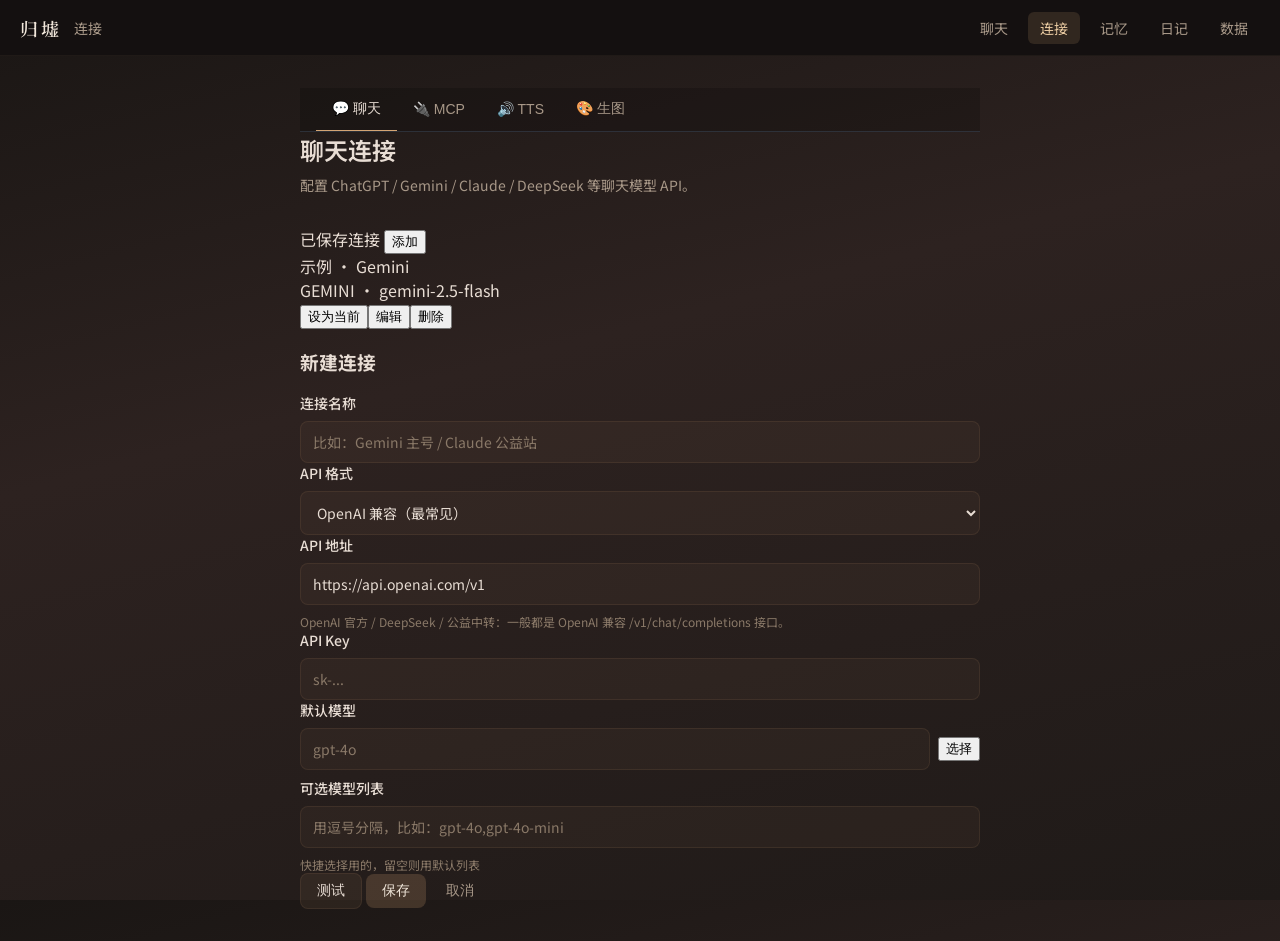
==== commit 61ce9c0f: "日记视图：新增diary.html，时间线展示澈的日记/内心独白，支持日期切换和左右滑动，所有页面加入导航入口" ====
--- a/connections.html
+++ b/connections.html
@@ -20,6 +20,7 @@
       <a href="index.html">聊天</a>
       <a href="connections.html" class="active">连接</a>
       <a href="memory.html">记忆</a>
+      <a href="diary.html">日记</a>
       <a href="data.html">数据</a>
     </nav>
   </header>
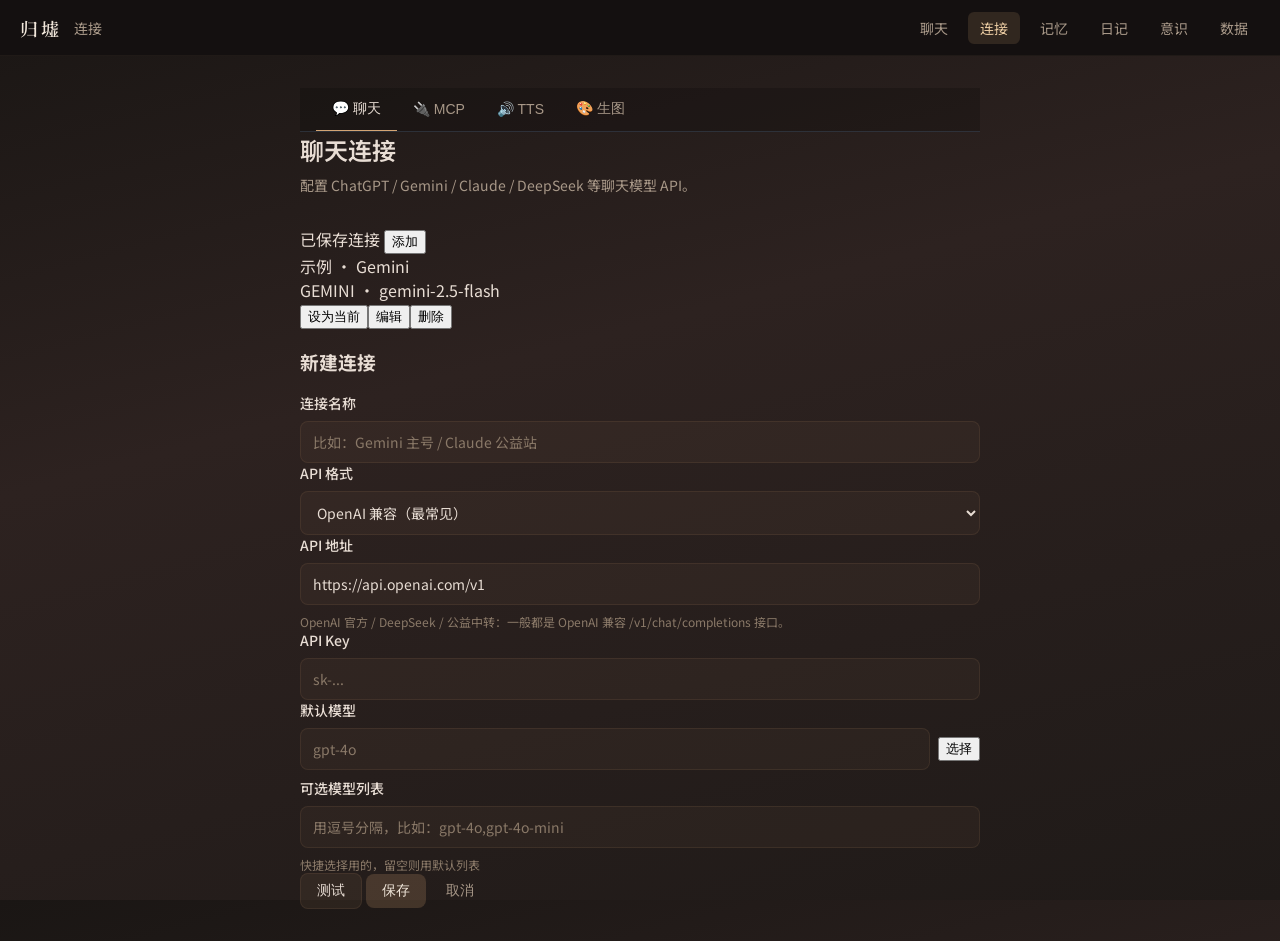
==== commit 385a5165: "新增: 意识(Dream)设置页 + 全站导航更新" ====
--- a/connections.html
+++ b/connections.html
@@ -21,6 +21,7 @@
       <a href="connections.html" class="active">连接</a>
       <a href="memory.html">记忆</a>
       <a href="diary.html">日记</a>
+      <a href="dream.html">意识</a>
       <a href="data.html">数据</a>
     </nav>
   </header>
